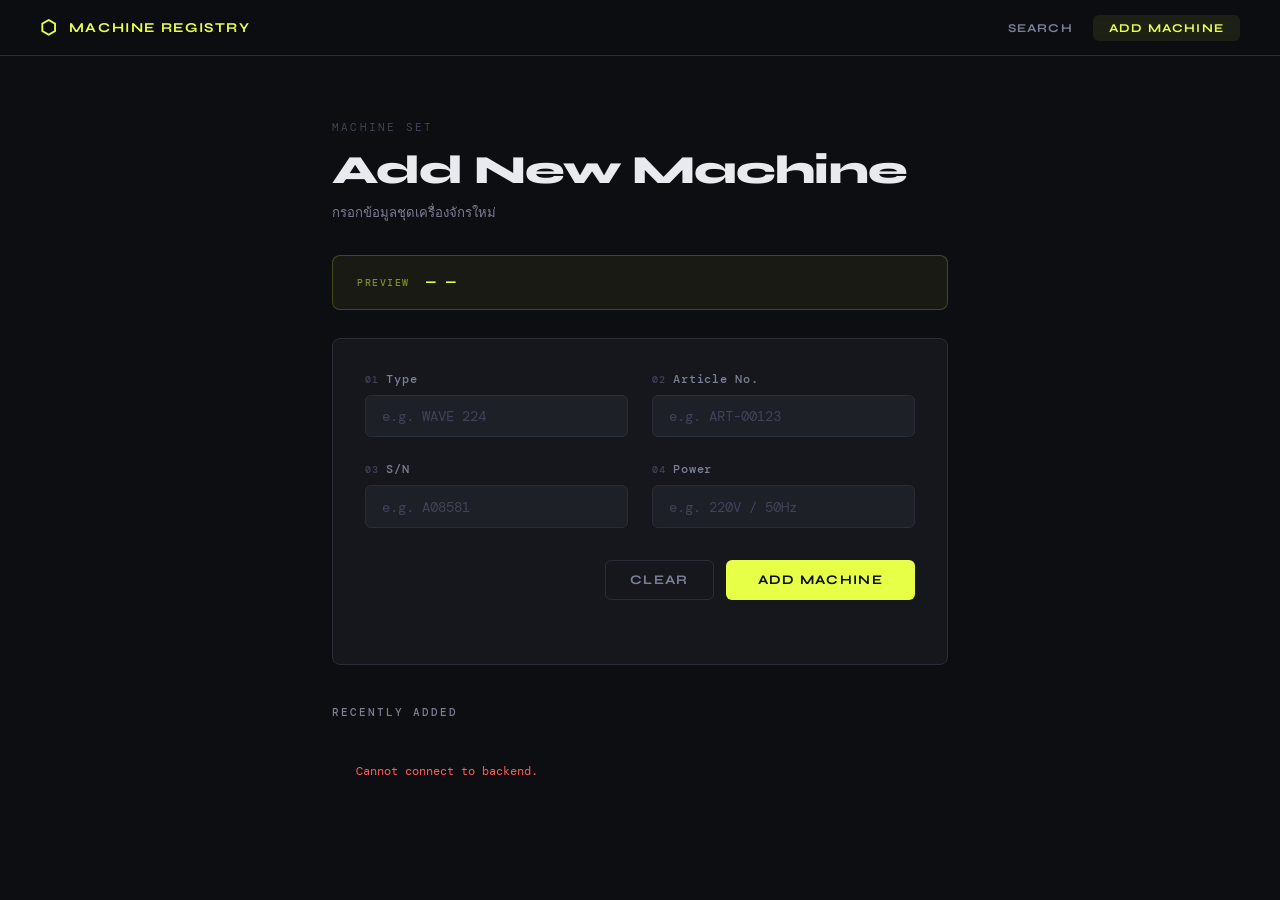
==== frontend/add.html @ 0476a0dc "first commit" ====
<!DOCTYPE html>
<html lang="th">
<head>
  <meta charset="UTF-8"/>
  <meta name="viewport" content="width=device-width, initial-scale=1.0"/>
  <title>Add Machine — Machine Registry</title>
  <link rel="preconnect" href="https://fonts.googleapis.com">
  <link href="https://fonts.googleapis.com/css2?family=Syne:wght@400;600;700;800&family=DM+Mono:wght@300;400;500&display=swap" rel="stylesheet">
  <link rel="stylesheet" href="style.css">
</head>
<body>

  <!-- NAV -->
  <nav class="nav">
    <div class="nav-brand">
      <span class="nav-icon">⬡</span>
      <span>MACHINE REGISTRY</span>
    </div>
    <div class="nav-links">
      <a href="index.html" class="nav-link">SEARCH</a>
      <a href="add.html" class="nav-link active">ADD MACHINE</a>
    </div>
  </nav>

  <section class="form-section">
    <div class="form-header">
      <div class="form-label">MACHINE SET</div>
      <h2 class="form-title">Add New Machine</h2>
      <p class="form-sub">กรอกข้อมูลชุดเครื่องจักรใหม่</p>
    </div>

    <!-- PREVIEW BADGE -->
    <div class="preview-box" id="previewBox">
      <span class="preview-label">PREVIEW</span>
      <span class="preview-name" id="previewName">— —</span>
    </div>

    <!-- FORM -->
    <div class="card form-card">
      <div class="form-grid">

        <div class="field-group">
          <label class="field-label" for="type">
            <span class="field-num">01</span> Type
          </label>
          <input type="text" id="type" class="field-input" placeholder="e.g. WAVE 224" />
        </div>

        <div class="field-group">
          <label class="field-label" for="articleNo">
            <span class="field-num">02</span> Article No.
          </label>
          <input type="text" id="articleNo" class="field-input" placeholder="e.g. ART-00123" />
        </div>

        <div class="field-group">
          <label class="field-label" for="serialNo">
            <span class="field-num">03</span> S/N
          </label>
          <input type="text" id="serialNo" class="field-input" placeholder="e.g. A08581" />
        </div>

        <div class="field-group">
          <label class="field-label" for="power">
            <span class="field-num">04</span> Power
          </label>
          <input type="text" id="power" class="field-input" placeholder="e.g. 220V / 50Hz" />
        </div>

      </div>

      <div class="form-actions">
        <button class="btn-secondary" id="resetBtn" type="button">CLEAR</button>
        <button class="btn-primary" id="submitBtn" type="button">
          <span id="submitLabel">ADD MACHINE</span>
        </button>
      </div>

      <!-- STATUS MESSAGE -->
      <div class="status-msg" id="statusMsg"></div>
    </div>

    <!-- RECENT ADDITIONS -->
    <div class="recent-section">
      <div class="section-header">
        <span class="section-label">RECENTLY ADDED</span>
      </div>
      <div id="recentList" class="recent-list">
        <div class="loading-row"><span class="spinner"></span> Loading...</div>
      </div>
    </div>

  </section>

  <script src="api.js"></script>
  <script src="tree.js"></script>
  <script src="add.js"></script>
</body>
</html>
---- frontend/style.css ----
/* ============================================================
   MACHINE REGISTRY — Industrial Dark Theme
   Font: Syne (display) + DM Mono (data)
   ============================================================ */

:root {
  --bg:         #0d0e11;
  --surface:    #15171c;
  --surface2:   #1e2028;
  --border:     #2a2d38;
  --accent:     #e8ff47;
  --accent2:    #47c8ff;
  --text:       #e8eaf0;
  --text-dim:   #7a7f94;
  --text-xdim:  #3f4356;
  --danger:     #ff5c5c;
  --success:    #47ffb0;
  --mono:       'DM Mono', monospace;
  --display:    'Syne', sans-serif;
  --radius:     6px;
  --transition: 0.18s ease;
}

*, *::before, *::after { box-sizing: border-box; margin: 0; padding: 0; }

html { scroll-behavior: smooth; }

body {
  background: var(--bg);
  color: var(--text);
  font-family: var(--display);
  min-height: 100vh;
  -webkit-font-smoothing: antialiased;
}

/* ── NAV ──────────────────────────────────────── */
.nav {
  position: sticky; top: 0; z-index: 100;
  display: flex; align-items: center; justify-content: space-between;
  padding: 0 2.5rem;
  height: 56px;
  background: rgba(13,14,17,0.92);
  backdrop-filter: blur(12px);
  border-bottom: 1px solid var(--border);
}

.nav-brand {
  display: flex; align-items: center; gap: 10px;
  font-size: 0.85rem; font-weight: 700; letter-spacing: 0.12em;
  color: var(--accent);
}
.nav-icon { font-size: 1.2rem; }

.nav-links { display: flex; gap: 0.25rem; }
.nav-link {
  padding: 6px 16px;
  font-size: 0.75rem; font-weight: 700; letter-spacing: 0.1em;
  color: var(--text-dim);
  text-decoration: none;
  border-radius: var(--radius);
  transition: var(--transition);
}
.nav-link:hover { color: var(--text); background: var(--surface2); }
.nav-link.active { color: var(--accent); background: rgba(232,255,71,0.08); }

/* ── HERO (Search page) ───────────────────────── */
.hero {
  max-width: 780px;
  margin: 0 auto;
  padding: 5rem 2rem 4rem;
  text-align: center;
}

.hero-label {
  font-family: var(--mono);
  font-size: 0.7rem; letter-spacing: 0.2em;
  color: var(--text-xdim);
  margin-bottom: 1.2rem;
}

.hero-title {
  font-size: clamp(2.8rem, 6vw, 5rem);
  font-weight: 800; line-height: 1.05;
  letter-spacing: -0.02em;
  margin-bottom: 1rem;
}
.hero-title em { font-style: normal; color: var(--accent); }

.hero-sub {
  font-family: var(--mono);
  font-size: 0.85rem; color: var(--text-dim);
  margin-bottom: 2.5rem;
}

/* ── SEARCH BAR ───────────────────────────────── */
.search-bar {
  display: flex;
  background: var(--surface);
  border: 1px solid var(--border);
  border-radius: 8px;
  overflow: hidden;
  transition: border-color var(--transition);
}
.search-bar:focus-within { border-color: var(--accent); }

.search-input {
  flex: 1;
  background: transparent;
  border: none; outline: none;
  padding: 1rem 1.25rem;
  font-family: var(--mono);
  font-size: 0.95rem;
  color: var(--text);
  caret-color: var(--accent);
}
.search-input::placeholder { color: var(--text-xdim); }

.search-btn {
  display: flex; align-items: center; gap: 8px;
  padding: 0 1.5rem;
  background: var(--accent);
  border: none; cursor: pointer;
  font-family: var(--display);
  font-size: 0.8rem; font-weight: 700; letter-spacing: 0.1em;
  color: #0d0e11;
  transition: background var(--transition), transform var(--transition);
}
.search-btn:hover { background: #f4ff80; transform: translateX(1px); }
.search-btn:active { transform: scale(0.98); }

.search-hint {
  font-family: var(--mono);
  font-size: 0.7rem; color: var(--text-xdim);
  margin-top: 0.75rem;
}

/* ── SECTION HEADERS ──────────────────────────── */
.section-header {
  display: flex; align-items: center; justify-content: space-between;
  margin-bottom: 1.25rem;
}
.section-label {
  font-family: var(--mono);
  font-size: 0.7rem; font-weight: 500; letter-spacing: 0.18em;
  color: var(--text-dim);
}
.section-count {
  font-family: var(--mono);
  font-size: 0.7rem; color: var(--text-xdim);
}

/* ── RESULTS SECTION ──────────────────────────── */
.results-section {
  max-width: 900px; margin: 0 auto 3rem;
  padding: 0 2rem;
  animation: fadeUp 0.3s ease;
}
.results-header {
  display: flex; align-items: baseline; gap: 1rem;
  margin-bottom: 1.5rem;
}
.results-title {
  font-size: 1.2rem; font-weight: 700; color: var(--accent);
}
.results-count {
  font-family: var(--mono);
  font-size: 0.75rem; color: var(--text-dim);
}

/* ── ALL SECTION ──────────────────────────────── */
.all-section {
  max-width: 900px; margin: 0 auto 6rem;
  padding: 0 2rem;
}

/* ── TREE VIEW ────────────────────────────────── */
.tree-container {
  background: var(--surface);
  border: 1px solid var(--border);
  border-radius: 8px;
  overflow: hidden;
}

.tree-root-label {
  display: flex; align-items: center; justify-content: space-between;
  padding: 0.85rem 1.25rem;
  background: var(--surface2);
  border-bottom: 1px solid var(--border);
  font-size: 0.75rem; font-weight: 700; letter-spacing: 0.12em;
  color: var(--text-dim);
}

.tree-machine {
  border-bottom: 1px solid var(--border);
}
.tree-machine:last-child { border-bottom: none; }

.tree-machine-header {
  display: flex; align-items: center; justify-content: space-between;
  padding: 0.9rem 1.25rem;
  cursor: pointer;
  transition: background var(--transition);
  user-select: none;
}
.tree-machine-header:hover { background: var(--surface2); }

.tree-machine-name {
  display: flex; align-items: center; gap: 0.75rem;
  font-family: var(--mono);
  font-size: 0.95rem; font-weight: 500;
  color: var(--accent2);
}
.tree-connector {
  color: var(--text-xdim); font-size: 0.8rem;
}

.tree-toggle {
  font-size: 0.65rem; color: var(--text-xdim);
  font-family: var(--mono); letter-spacing: 0.05em;
  transition: var(--transition);
}
.tree-toggle.open { color: var(--accent); }

.tree-attrs {
  display: none;
  padding: 0 1.25rem 1rem 2.5rem;
  animation: fadeDown 0.18s ease;
}
.tree-attrs.open { display: block; }

.tree-attr-row {
  display: flex; align-items: baseline; gap: 1rem;
  padding: 0.3rem 0;
  border-left: 1px solid var(--border);
  padding-left: 1.25rem;
  margin-left: 0.25rem;
}

.attr-line {
  display: flex; align-items: center; gap: 0.75rem;
  width: 100%;
}
.attr-branch {
  color: var(--text-xdim); font-family: var(--mono); font-size: 0.75rem;
}
.attr-key {
  font-family: var(--mono);
  font-size: 0.7rem; font-weight: 500;
  color: var(--text-xdim);
  min-width: 90px;
  letter-spacing: 0.05em;
}
.attr-val {
  font-family: var(--mono);
  font-size: 0.85rem; color: var(--text);
}

.tree-actions {
  display: flex; gap: 0.5rem;
  padding: 0.5rem 1.25rem 0.75rem 3.75rem;
}
.btn-edit, .btn-delete {
  padding: 4px 14px;
  font-family: var(--mono);
  font-size: 0.7rem; font-weight: 500; letter-spacing: 0.06em;
  border-radius: var(--radius);
  border: none; cursor: pointer;
  transition: var(--transition);
}
.btn-edit {
  background: rgba(71,200,255,0.1);
  color: var(--accent2);
  border: 1px solid rgba(71,200,255,0.25);
}
.btn-edit:hover { background: rgba(71,200,255,0.2); }
.btn-delete {
  background: rgba(255,92,92,0.1);
  color: var(--danger);
  border: 1px solid rgba(255,92,92,0.25);
}
.btn-delete:hover { background: rgba(255,92,92,0.2); }

/* ── FORM PAGE ────────────────────────────────── */
.form-section {
  max-width: 680px; margin: 0 auto;
  padding: 4rem 2rem 6rem;
}

.form-header { margin-bottom: 2rem; }
.form-label {
  font-family: var(--mono);
  font-size: 0.7rem; letter-spacing: 0.2em;
  color: var(--text-xdim);
  margin-bottom: 0.75rem;
}
.form-title {
  font-size: 2.5rem; font-weight: 800;
  letter-spacing: -0.02em;
  margin-bottom: 0.5rem;
}
.form-sub {
  font-family: var(--mono);
  font-size: 0.82rem; color: var(--text-dim);
}

/* PREVIEW */
.preview-box {
  display: flex; align-items: center; gap: 1rem;
  padding: 1rem 1.5rem;
  background: rgba(232,255,71,0.05);
  border: 1px solid rgba(232,255,71,0.2);
  border-radius: 8px;
  margin-bottom: 1.75rem;
}
.preview-label {
  font-family: var(--mono);
  font-size: 0.65rem; font-weight: 500; letter-spacing: 0.15em;
  color: rgba(232,255,71,0.5);
  white-space: nowrap;
}
.preview-name {
  font-family: var(--mono);
  font-size: 1rem; font-weight: 500;
  color: var(--accent);
}

/* CARD */
.card {
  background: var(--surface);
  border: 1px solid var(--border);
  border-radius: 8px;
  padding: 2rem;
}

.form-grid {
  display: grid;
  grid-template-columns: 1fr 1fr;
  gap: 1.5rem;
  margin-bottom: 2rem;
}

.field-group { display: flex; flex-direction: column; gap: 0.5rem; }
.field-label {
  display: flex; align-items: center; gap: 0.5rem;
  font-family: var(--mono);
  font-size: 0.75rem; font-weight: 500; letter-spacing: 0.06em;
  color: var(--text-dim);
}
.field-num {
  font-size: 0.65rem; color: var(--text-xdim);
}
.field-input {
  background: var(--surface2);
  border: 1px solid var(--border);
  border-radius: var(--radius);
  padding: 0.7rem 1rem;
  font-family: var(--mono);
  font-size: 0.9rem; color: var(--text);
  outline: none;
  transition: border-color var(--transition);
}
.field-input::placeholder { color: var(--text-xdim); }
.field-input:focus { border-color: var(--accent); }

.form-actions {
  display: flex; justify-content: flex-end; gap: 0.75rem;
}

.btn-primary {
  padding: 0.7rem 2rem;
  background: var(--accent);
  border: none; border-radius: var(--radius);
  font-family: var(--display);
  font-size: 0.82rem; font-weight: 700; letter-spacing: 0.1em;
  color: #0d0e11; cursor: pointer;
  transition: var(--transition);
}
.btn-primary:hover { background: #f4ff80; transform: translateY(-1px); }
.btn-primary:disabled { opacity: 0.5; cursor: not-allowed; }

.btn-secondary {
  padding: 0.7rem 1.5rem;
  background: transparent;
  border: 1px solid var(--border);
  border-radius: var(--radius);
  font-family: var(--display);
  font-size: 0.82rem; font-weight: 700; letter-spacing: 0.1em;
  color: var(--text-dim); cursor: pointer;
  transition: var(--transition);
}
.btn-secondary:hover { border-color: var(--text-dim); color: var(--text); }

.status-msg {
  margin-top: 1rem;
  font-family: var(--mono);
  font-size: 0.82rem; text-align: center;
  min-height: 1.2em;
  transition: var(--transition);
}
.status-msg.success { color: var(--success); }
.status-msg.error   { color: var(--danger);  }

/* RECENT LIST */
.recent-section { margin-top: 2.5rem; }
.recent-list { display: flex; flex-direction: column; gap: 0; }
.recent-item {
  display: flex; align-items: center; justify-content: space-between;
  padding: 0.75rem 1rem;
  background: var(--surface);
  border: 1px solid var(--border);
  border-bottom: none;
  animation: fadeUp 0.25s ease;
}
.recent-item:first-child { border-radius: 8px 8px 0 0; }
.recent-item:last-child  { border-bottom: 1px solid var(--border); border-radius: 0 0 8px 8px; }
.recent-name {
  font-family: var(--mono); font-size: 0.88rem; color: var(--accent2);
}
.recent-meta {
  font-family: var(--mono); font-size: 0.72rem; color: var(--text-xdim);
}

/* ── EMPTY / LOADING ──────────────────────────── */
.empty-state {
  text-align: center; padding: 5rem 2rem;
}
.empty-icon { font-size: 2.5rem; color: var(--text-xdim); margin-bottom: 1rem; }
.empty-text { font-size: 1rem; font-weight: 700; color: var(--text-dim); }
.empty-sub  { font-family: var(--mono); font-size: 0.78rem; color: var(--text-xdim); margin-top: 0.4rem; }

.loading-row {
  display: flex; align-items: center; gap: 0.75rem;
  padding: 1.5rem;
  font-family: var(--mono); font-size: 0.82rem; color: var(--text-xdim);
}
.spinner {
  width: 16px; height: 16px;
  border: 2px solid var(--border);
  border-top-color: var(--accent);
  border-radius: 50%;
  animation: spin 0.7s linear infinite;
  display: inline-block; flex-shrink: 0;
}

/* ── MODAL (Edit) ─────────────────────────────── */
.modal-overlay {
  position: fixed; inset: 0; z-index: 200;
  background: rgba(0,0,0,0.75);
  display: flex; align-items: center; justify-content: center;
  animation: fadeIn 0.18s ease;
}
.modal {
  background: var(--surface);
  border: 1px solid var(--border);
  border-radius: 10px;
  padding: 2rem;
  width: min(520px, 92vw);
  animation: fadeUp 0.2s ease;
}
.modal-title {
  font-size: 1.25rem; font-weight: 700; margin-bottom: 1.5rem;
}
.modal-grid { display: grid; grid-template-columns: 1fr 1fr; gap: 1rem; margin-bottom: 1.5rem; }
.modal-actions { display: flex; justify-content: flex-end; gap: 0.75rem; }
.modal-status {
  font-family: var(--mono); font-size: 0.8rem;
  text-align: center; margin-top: 0.75rem;
}

/* ── KEYFRAMES ────────────────────────────────── */
@keyframes spin    { to { transform: rotate(360deg); } }
@keyframes fadeUp  { from { opacity:0; transform:translateY(12px); } to { opacity:1; transform:none; } }
@keyframes fadeDown{ from { opacity:0; transform:translateY(-6px);} to { opacity:1; transform:none; } }
@keyframes fadeIn  { from { opacity:0; } to { opacity:1; } }

/* ── RESPONSIVE ───────────────────────────────── */
@media (max-width: 600px) {
  .nav { padding: 0 1rem; }
  .hero { padding: 3rem 1rem 2.5rem; }
  .all-section, .results-section { padding: 0 1rem; }
  .form-section { padding: 2.5rem 1rem 4rem; }
  .form-grid { grid-template-columns: 1fr; }
  .modal-grid { grid-template-columns: 1fr; }
}
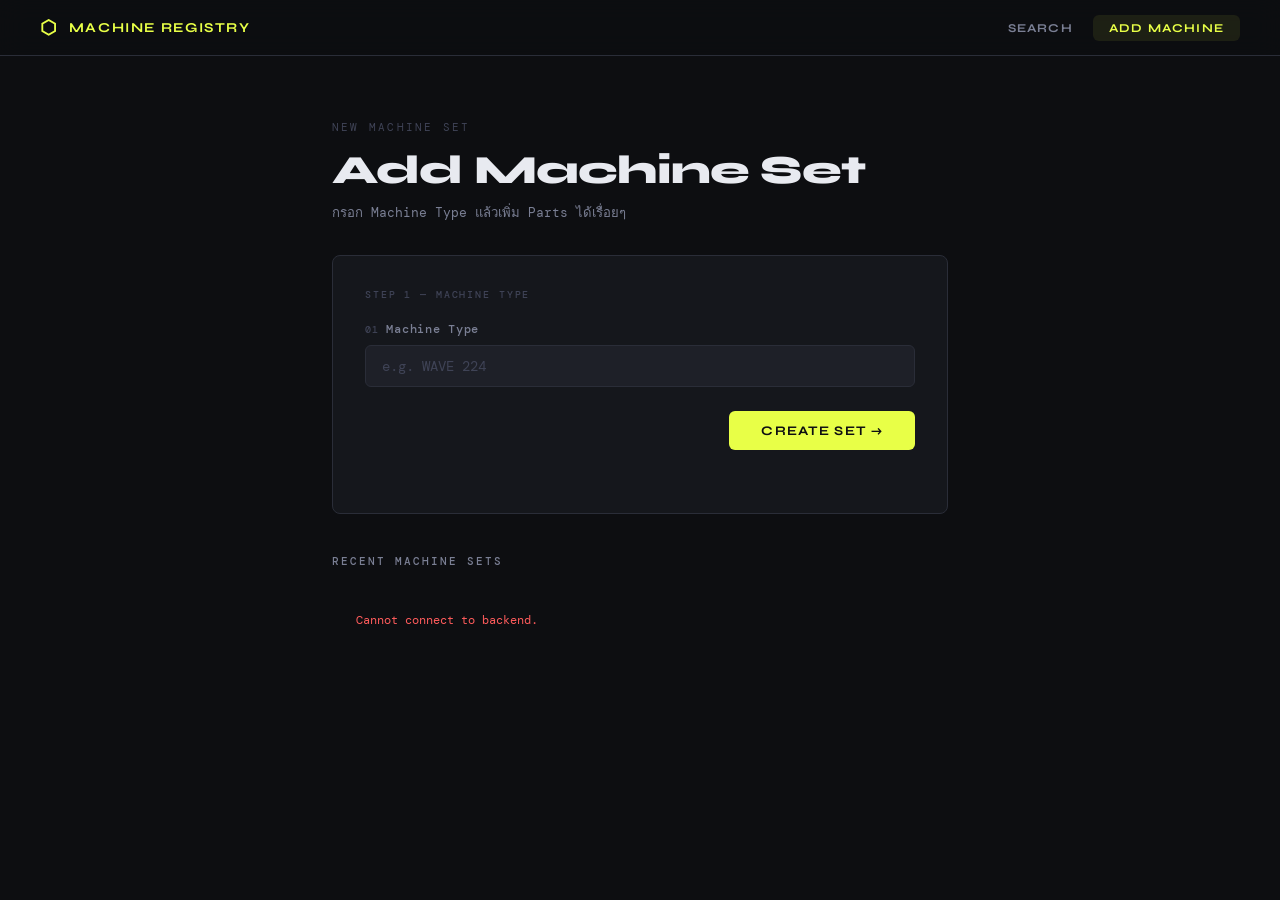
==== commit 3934d3f7: "v2: machine sets with parts" ====
--- a/frontend/add.html
+++ b/frontend/add.html
@@ -9,13 +9,8 @@
   <link rel="stylesheet" href="style.css">
 </head>
 <body>
-
-  <!-- NAV -->
   <nav class="nav">
-    <div class="nav-brand">
-      <span class="nav-icon">⬡</span>
-      <span>MACHINE REGISTRY</span>
-    </div>
+    <div class="nav-brand"><span class="nav-icon">⬡</span><span>MACHINE REGISTRY</span></div>
     <div class="nav-links">
       <a href="index.html" class="nav-link">SEARCH</a>
       <a href="add.html" class="nav-link active">ADD MACHINE</a>
@@ -24,72 +19,72 @@
 
   <section class="form-section">
     <div class="form-header">
-      <div class="form-label">MACHINE SET</div>
-      <h2 class="form-title">Add New Machine</h2>
-      <p class="form-sub">กรอกข้อมูลชุดเครื่องจักรใหม่</p>
+      <div class="form-label">NEW MACHINE SET</div>
+      <h2 class="form-title">Add Machine Set</h2>
+      <p class="form-sub">กรอก Machine Type แล้วเพิ่ม Parts ได้เรื่อยๆ</p>
     </div>
 
-    <!-- PREVIEW BADGE -->
-    <div class="preview-box" id="previewBox">
-      <span class="preview-label">PREVIEW</span>
-      <span class="preview-name" id="previewName">— —</span>
+    <!-- STEP 1: Machine Type -->
+    <div class="card form-card" id="step1Card">
+      <div class="step-label">STEP 1 — MACHINE TYPE</div>
+      <div class="field-group" style="margin-bottom:1.5rem">
+        <label class="field-label" for="machineType">
+          <span class="field-num">01</span> Machine Type
+        </label>
+        <input type="text" id="machineType" class="field-input" placeholder="e.g. WAVE 224"/>
+      </div>
+      <div class="form-actions">
+        <button class="btn-primary" id="createSetBtn">CREATE SET →</button>
+      </div>
+      <div class="status-msg" id="step1Status"></div>
     </div>
 
-    <!-- FORM -->
-    <div class="card form-card">
-      <div class="form-grid">
+    <!-- STEP 2: Add Parts (hidden until set created) -->
+    <div class="card form-card" id="step2Card" style="display:none; margin-top:1.5rem">
+      <div class="step-label" id="setLabel">SET-001 — PARTS</div>
+      <div class="set-badge" id="setBadge"></div>
 
-        <div class="field-group">
-          <label class="field-label" for="type">
-            <span class="field-num">01</span> Type
-          </label>
-          <input type="text" id="type" class="field-input" placeholder="e.g. WAVE 224" />
+      <!-- Parts list -->
+      <div id="partsList" style="margin-bottom:1.5rem"></div>
+
+      <!-- Add part form -->
+      <div class="part-form" id="partForm">
+        <div class="part-form-title">+ Add Part</div>
+        <div class="form-grid">
+          <div class="field-group">
+            <label class="field-label"><span class="field-num">01</span> Type</label>
+            <input type="text" id="pType" class="field-input" placeholder="e.g. WAVE 224"/>
+          </div>
+          <div class="field-group">
+            <label class="field-label"><span class="field-num">02</span> Article No.</label>
+            <input type="text" id="pArticle" class="field-input" placeholder="e.g. ART-001"/>
+          </div>
+          <div class="field-group">
+            <label class="field-label"><span class="field-num">03</span> S/N</label>
+            <input type="text" id="pSN" class="field-input" placeholder="e.g. A08581"/>
+          </div>
+          <div class="field-group">
+            <label class="field-label"><span class="field-num">04</span> Power</label>
+            <input type="text" id="pPower" class="field-input" placeholder="e.g. 220V/50Hz"/>
+          </div>
         </div>
-
-        <div class="field-group">
-          <label class="field-label" for="articleNo">
-            <span class="field-num">02</span> Article No.
-          </label>
-          <input type="text" id="articleNo" class="field-input" placeholder="e.g. ART-00123" />
+        <div class="form-actions" style="margin-top:1rem">
+          <button class="btn-secondary" id="doneBtn">DONE ✓</button>
+          <button class="btn-primary" id="addPartBtn">ADD PART</button>
         </div>
-
-        <div class="field-group">
-          <label class="field-label" for="serialNo">
-            <span class="field-num">03</span> S/N
-          </label>
-          <input type="text" id="serialNo" class="field-input" placeholder="e.g. A08581" />
-        </div>
-
-        <div class="field-group">
-          <label class="field-label" for="power">
-            <span class="field-num">04</span> Power
-          </label>
-          <input type="text" id="power" class="field-input" placeholder="e.g. 220V / 50Hz" />
-        </div>
-
+        <div class="status-msg" id="partStatus"></div>
       </div>
-
-      <div class="form-actions">
-        <button class="btn-secondary" id="resetBtn" type="button">CLEAR</button>
-        <button class="btn-primary" id="submitBtn" type="button">
-          <span id="submitLabel">ADD MACHINE</span>
-        </button>
-      </div>
-
-      <!-- STATUS MESSAGE -->
-      <div class="status-msg" id="statusMsg"></div>
     </div>
 
-    <!-- RECENT ADDITIONS -->
-    <div class="recent-section">
+    <!-- Recent sets -->
+    <div class="recent-section" style="margin-top:2.5rem">
       <div class="section-header">
-        <span class="section-label">RECENTLY ADDED</span>
+        <span class="section-label">RECENT MACHINE SETS</span>
       </div>
       <div id="recentList" class="recent-list">
         <div class="loading-row"><span class="spinner"></span> Loading...</div>
       </div>
     </div>
-
   </section>
 
   <script src="api.js"></script>
--- a/frontend/style.css
+++ b/frontend/style.css
@@ -482,3 +482,33 @@
   .form-grid { grid-template-columns: 1fr; }
   .modal-grid { grid-template-columns: 1fr; }
 }
+
+/* ── STEP LABEL ───────────────────────────────── */
+.step-label {
+  font-family: var(--mono);
+  font-size: 0.65rem; font-weight: 500; letter-spacing: 0.18em;
+  color: var(--text-xdim);
+  margin-bottom: 1.25rem;
+}
+
+.set-badge {
+  display: flex; align-items: center; gap: 0.75rem;
+  padding: 0.6rem 1rem;
+  background: rgba(232,255,71,0.05);
+  border: 1px solid rgba(232,255,71,0.15);
+  border-radius: var(--radius);
+  margin-bottom: 1.5rem;
+}
+
+/* ── PART FORM ────────────────────────────────── */
+.part-form {
+  border-top: 1px solid var(--border);
+  padding-top: 1.25rem;
+}
+
+.part-form-title {
+  font-family: var(--mono);
+  font-size: 0.8rem; font-weight: 500;
+  color: var(--accent);
+  margin-bottom: 1rem;
+}
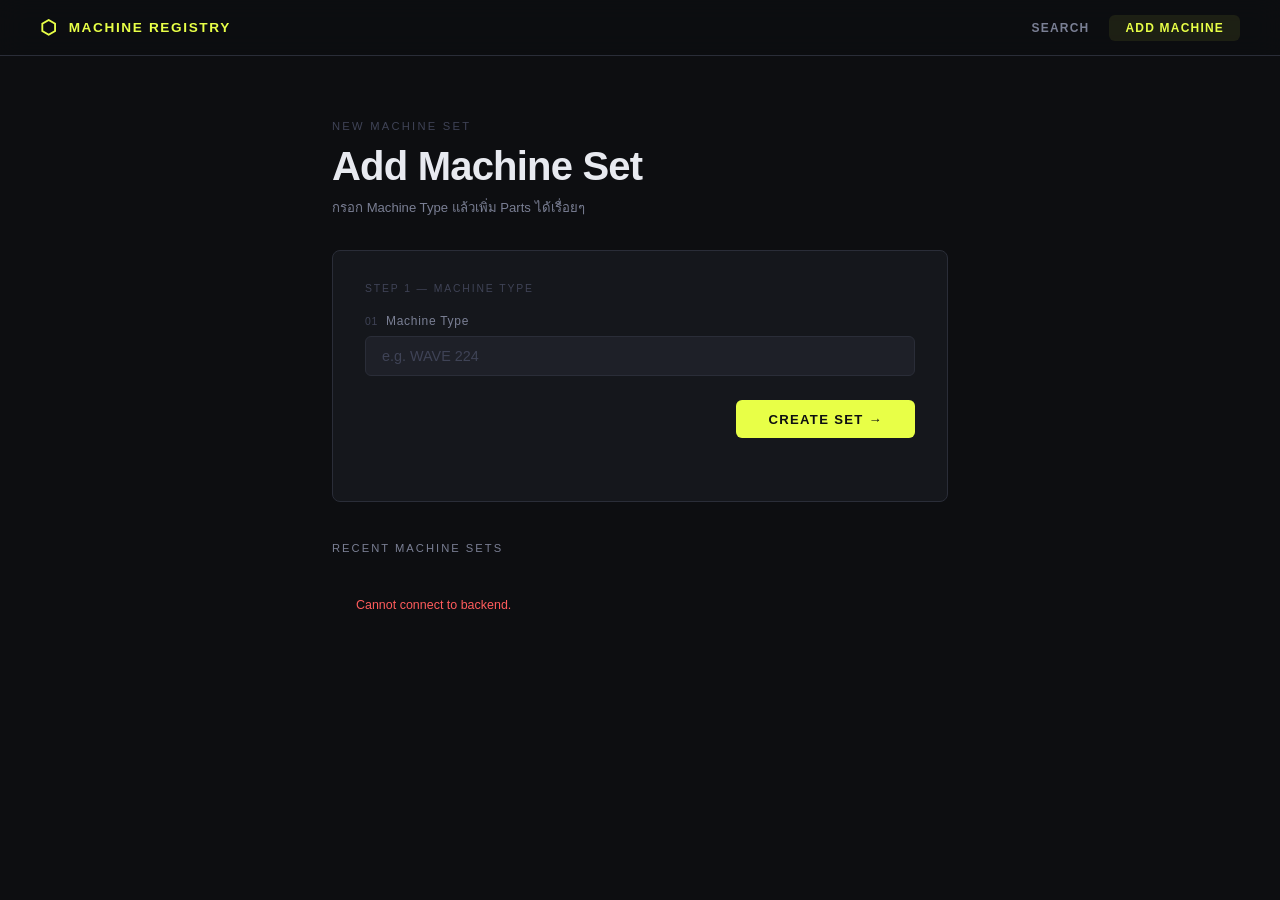
==== commit b636ebd3: "feat: search by set/type, edit prefill, font Arial" ====
--- a/frontend/add.html
+++ b/frontend/add.html
@@ -4,8 +4,6 @@
   <meta charset="UTF-8"/>
   <meta name="viewport" content="width=device-width, initial-scale=1.0"/>
   <title>Add Machine — Machine Registry</title>
-  <link rel="preconnect" href="https://fonts.googleapis.com">
-  <link href="https://fonts.googleapis.com/css2?family=Syne:wght@400;600;700;800&family=DM+Mono:wght@300;400;500&display=swap" rel="stylesheet">
   <link rel="stylesheet" href="style.css">
 </head>
 <body>
--- a/frontend/style.css
+++ b/frontend/style.css
@@ -15,8 +15,8 @@
   --text-xdim:  #3f4356;
   --danger:     #ff5c5c;
   --success:    #47ffb0;
-  --mono:       'DM Mono', monospace;
-  --display:    'Syne', sans-serif;
+  --mono:       Arial, sans-serif;
+  --display:    Arial, sans-serif;
   --radius:     6px;
   --transition: 0.18s ease;
 }
@@ -28,7 +28,7 @@
 body {
   background: var(--bg);
   color: var(--text);
-  font-family: var(--display);
+  font-family: Arial, sans-serif;
   min-height: 100vh;
   -webkit-font-smoothing: antialiased;
 }
@@ -72,7 +72,7 @@
 }
 
 .hero-label {
-  font-family: var(--mono);
+  font-family: Arial, sans-serif;
   font-size: 0.7rem; letter-spacing: 0.2em;
   color: var(--text-xdim);
   margin-bottom: 1.2rem;
@@ -87,7 +87,7 @@
 .hero-title em { font-style: normal; color: var(--accent); }
 
 .hero-sub {
-  font-family: var(--mono);
+  font-family: Arial, sans-serif;
   font-size: 0.85rem; color: var(--text-dim);
   margin-bottom: 2.5rem;
 }
@@ -108,7 +108,7 @@
   background: transparent;
   border: none; outline: none;
   padding: 1rem 1.25rem;
-  font-family: var(--mono);
+  font-family: Arial, sans-serif;
   font-size: 0.95rem;
   color: var(--text);
   caret-color: var(--accent);
@@ -120,7 +120,7 @@
   padding: 0 1.5rem;
   background: var(--accent);
   border: none; cursor: pointer;
-  font-family: var(--display);
+  font-family: Arial, sans-serif;
   font-size: 0.8rem; font-weight: 700; letter-spacing: 0.1em;
   color: #0d0e11;
   transition: background var(--transition), transform var(--transition);
@@ -129,7 +129,7 @@
 .search-btn:active { transform: scale(0.98); }
 
 .search-hint {
-  font-family: var(--mono);
+  font-family: Arial, sans-serif;
   font-size: 0.7rem; color: var(--text-xdim);
   margin-top: 0.75rem;
 }
@@ -140,12 +140,12 @@
   margin-bottom: 1.25rem;
 }
 .section-label {
-  font-family: var(--mono);
+  font-family: Arial, sans-serif;
   font-size: 0.7rem; font-weight: 500; letter-spacing: 0.18em;
   color: var(--text-dim);
 }
 .section-count {
-  font-family: var(--mono);
+  font-family: Arial, sans-serif;
   font-size: 0.7rem; color: var(--text-xdim);
 }
 
@@ -163,7 +163,7 @@
   font-size: 1.2rem; font-weight: 700; color: var(--accent);
 }
 .results-count {
-  font-family: var(--mono);
+  font-family: Arial, sans-serif;
   font-size: 0.75rem; color: var(--text-dim);
 }
 
@@ -206,7 +206,7 @@
 
 .tree-machine-name {
   display: flex; align-items: center; gap: 0.75rem;
-  font-family: var(--mono);
+  font-family: Arial, sans-serif;
   font-size: 0.95rem; font-weight: 500;
   color: var(--accent2);
 }
@@ -216,7 +216,7 @@
 
 .tree-toggle {
   font-size: 0.65rem; color: var(--text-xdim);
-  font-family: var(--mono); letter-spacing: 0.05em;
+  font-family: Arial, sans-serif; letter-spacing: 0.05em;
   transition: var(--transition);
 }
 .tree-toggle.open { color: var(--accent); }
@@ -241,17 +241,17 @@
   width: 100%;
 }
 .attr-branch {
-  color: var(--text-xdim); font-family: var(--mono); font-size: 0.75rem;
+  color: var(--text-xdim); font-family: Arial, sans-serif; font-size: 0.75rem;
 }
 .attr-key {
-  font-family: var(--mono);
+  font-family: Arial, sans-serif;
   font-size: 0.7rem; font-weight: 500;
   color: var(--text-xdim);
   min-width: 90px;
   letter-spacing: 0.05em;
 }
 .attr-val {
-  font-family: var(--mono);
+  font-family: Arial, sans-serif;
   font-size: 0.85rem; color: var(--text);
 }
 
@@ -261,7 +261,7 @@
 }
 .btn-edit, .btn-delete {
   padding: 4px 14px;
-  font-family: var(--mono);
+  font-family: Arial, sans-serif;
   font-size: 0.7rem; font-weight: 500; letter-spacing: 0.06em;
   border-radius: var(--radius);
   border: none; cursor: pointer;
@@ -288,7 +288,7 @@
 
 .form-header { margin-bottom: 2rem; }
 .form-label {
-  font-family: var(--mono);
+  font-family: Arial, sans-serif;
   font-size: 0.7rem; letter-spacing: 0.2em;
   color: var(--text-xdim);
   margin-bottom: 0.75rem;
@@ -299,7 +299,7 @@
   margin-bottom: 0.5rem;
 }
 .form-sub {
-  font-family: var(--mono);
+  font-family: Arial, sans-serif;
   font-size: 0.82rem; color: var(--text-dim);
 }
 
@@ -313,13 +313,13 @@
   margin-bottom: 1.75rem;
 }
 .preview-label {
-  font-family: var(--mono);
+  font-family: Arial, sans-serif;
   font-size: 0.65rem; font-weight: 500; letter-spacing: 0.15em;
   color: rgba(232,255,71,0.5);
   white-space: nowrap;
 }
 .preview-name {
-  font-family: var(--mono);
+  font-family: Arial, sans-serif;
   font-size: 1rem; font-weight: 500;
   color: var(--accent);
 }
@@ -342,7 +342,7 @@
 .field-group { display: flex; flex-direction: column; gap: 0.5rem; }
 .field-label {
   display: flex; align-items: center; gap: 0.5rem;
-  font-family: var(--mono);
+  font-family: Arial, sans-serif;
   font-size: 0.75rem; font-weight: 500; letter-spacing: 0.06em;
   color: var(--text-dim);
 }
@@ -354,7 +354,7 @@
   border: 1px solid var(--border);
   border-radius: var(--radius);
   padding: 0.7rem 1rem;
-  font-family: var(--mono);
+  font-family: Arial, sans-serif;
   font-size: 0.9rem; color: var(--text);
   outline: none;
   transition: border-color var(--transition);
@@ -370,7 +370,7 @@
   padding: 0.7rem 2rem;
   background: var(--accent);
   border: none; border-radius: var(--radius);
-  font-family: var(--display);
+  font-family: Arial, sans-serif;
   font-size: 0.82rem; font-weight: 700; letter-spacing: 0.1em;
   color: #0d0e11; cursor: pointer;
   transition: var(--transition);
@@ -383,7 +383,7 @@
   background: transparent;
   border: 1px solid var(--border);
   border-radius: var(--radius);
-  font-family: var(--display);
+  font-family: Arial, sans-serif;
   font-size: 0.82rem; font-weight: 700; letter-spacing: 0.1em;
   color: var(--text-dim); cursor: pointer;
   transition: var(--transition);
@@ -392,7 +392,7 @@
 
 .status-msg {
   margin-top: 1rem;
-  font-family: var(--mono);
+  font-family: Arial, sans-serif;
   font-size: 0.82rem; text-align: center;
   min-height: 1.2em;
   transition: var(--transition);
@@ -414,10 +414,10 @@
 .recent-item:first-child { border-radius: 8px 8px 0 0; }
 .recent-item:last-child  { border-bottom: 1px solid var(--border); border-radius: 0 0 8px 8px; }
 .recent-name {
-  font-family: var(--mono); font-size: 0.88rem; color: var(--accent2);
+  font-family: Arial, sans-serif; font-size: 0.88rem; color: var(--accent2);
 }
 .recent-meta {
-  font-family: var(--mono); font-size: 0.72rem; color: var(--text-xdim);
+  font-family: Arial, sans-serif; font-size: 0.72rem; color: var(--text-xdim);
 }
 
 /* ── EMPTY / LOADING ──────────────────────────── */
@@ -426,12 +426,12 @@
 }
 .empty-icon { font-size: 2.5rem; color: var(--text-xdim); margin-bottom: 1rem; }
 .empty-text { font-size: 1rem; font-weight: 700; color: var(--text-dim); }
-.empty-sub  { font-family: var(--mono); font-size: 0.78rem; color: var(--text-xdim); margin-top: 0.4rem; }
+.empty-sub  { font-family: Arial, sans-serif; font-size: 0.78rem; color: var(--text-xdim); margin-top: 0.4rem; }
 
 .loading-row {
   display: flex; align-items: center; gap: 0.75rem;
   padding: 1.5rem;
-  font-family: var(--mono); font-size: 0.82rem; color: var(--text-xdim);
+  font-family: Arial, sans-serif; font-size: 0.82rem; color: var(--text-xdim);
 }
 .spinner {
   width: 16px; height: 16px;
@@ -463,7 +463,7 @@
 .modal-grid { display: grid; grid-template-columns: 1fr 1fr; gap: 1rem; margin-bottom: 1.5rem; }
 .modal-actions { display: flex; justify-content: flex-end; gap: 0.75rem; }
 .modal-status {
-  font-family: var(--mono); font-size: 0.8rem;
+  font-family: Arial, sans-serif; font-size: 0.8rem;
   text-align: center; margin-top: 0.75rem;
 }
 
@@ -485,7 +485,7 @@
 
 /* ── STEP LABEL ───────────────────────────────── */
 .step-label {
-  font-family: var(--mono);
+  font-family: Arial, sans-serif;
   font-size: 0.65rem; font-weight: 500; letter-spacing: 0.18em;
   color: var(--text-xdim);
   margin-bottom: 1.25rem;
@@ -507,7 +507,7 @@
 }
 
 .part-form-title {
-  font-family: var(--mono);
+  font-family: Arial, sans-serif;
   font-size: 0.8rem; font-weight: 500;
   color: var(--accent);
   margin-bottom: 1rem;
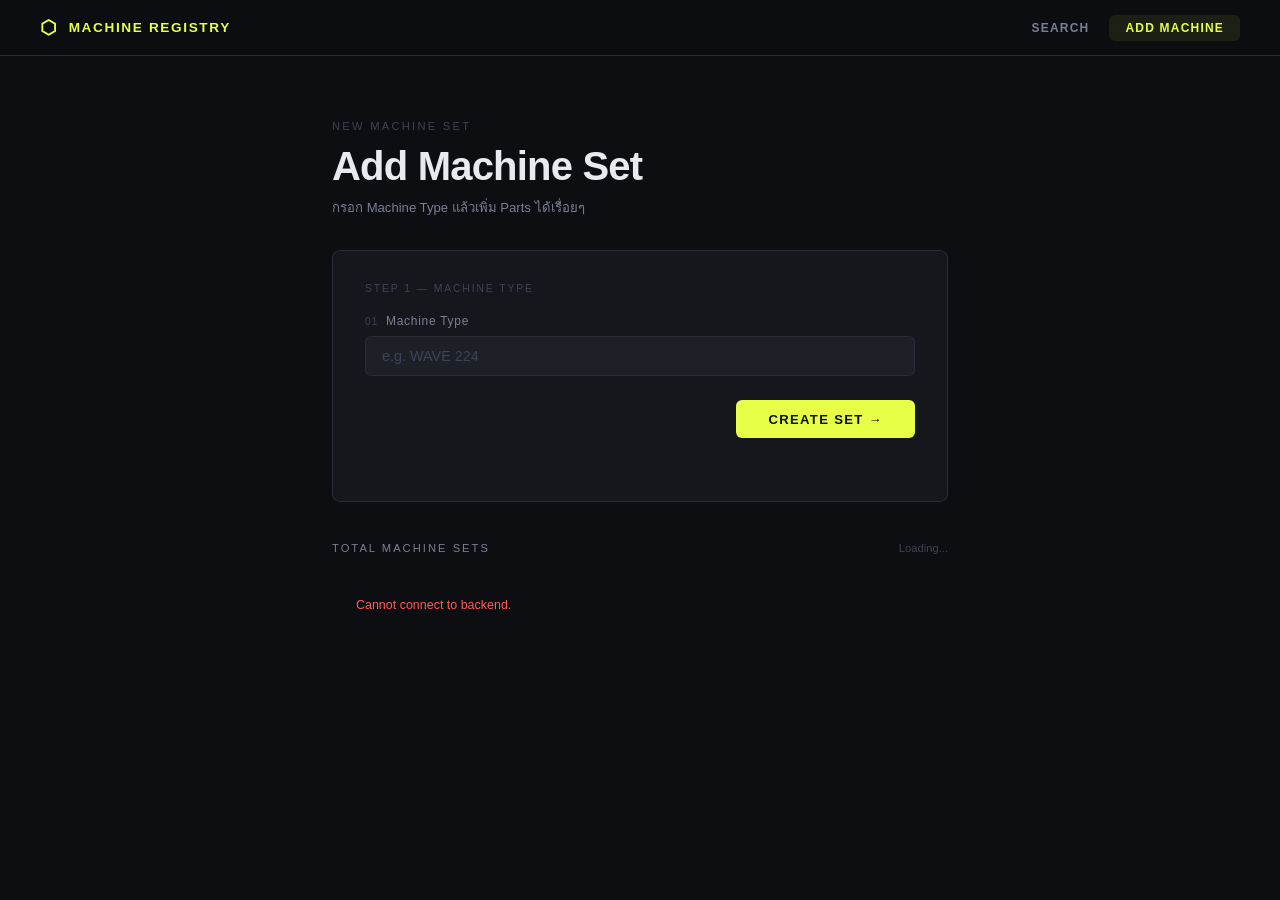
==== commit 98c3d6bd: "feat: total sets list with edit/delete panel" ====
--- a/frontend/add.html
+++ b/frontend/add.html
@@ -74,10 +74,11 @@
       </div>
     </div>
 
-    <!-- Recent sets -->
+    <!-- Total sets -->
     <div class="recent-section" style="margin-top:2.5rem">
       <div class="section-header">
-        <span class="section-label">RECENT MACHINE SETS</span>
+        <span class="section-label">TOTAL MACHINE SETS</span>
+        <span class="section-count" id="totalCount">Loading...</span>
       </div>
       <div id="recentList" class="recent-list">
         <div class="loading-row"><span class="spinner"></span> Loading...</div>
--- a/frontend/style.css
+++ b/frontend/style.css
@@ -512,3 +512,31 @@
   color: var(--accent);
   margin-bottom: 1rem;
 }
+
+/* ── SET LIST (Total Machine Sets) ───────────────────────────── */
+.set-list-item {
+  background: var(--surface);
+  border: 1px solid var(--border);
+  border-bottom: none;
+}
+.set-list-item:first-child { border-radius: 8px 8px 0 0; }
+.set-list-item:last-child  { border-bottom: 1px solid var(--border); border-radius: 0 0 8px 8px; }
+
+.set-list-header {
+  display: flex; align-items: center; justify-content: space-between;
+  padding: 0.75rem 1rem;
+}
+
+.set-edit-panel {
+  padding: 0.75rem 1rem 1rem;
+  background: var(--surface2);
+  border-top: 1px solid var(--border);
+  animation: fadeDown 0.18s ease;
+}
+
+.set-part-row {
+  display: flex; align-items: center; gap: 0.5rem;
+  padding: 0.4rem 0;
+  border-bottom: 1px solid var(--border);
+}
+.set-part-row:last-child { border-bottom: none; }
